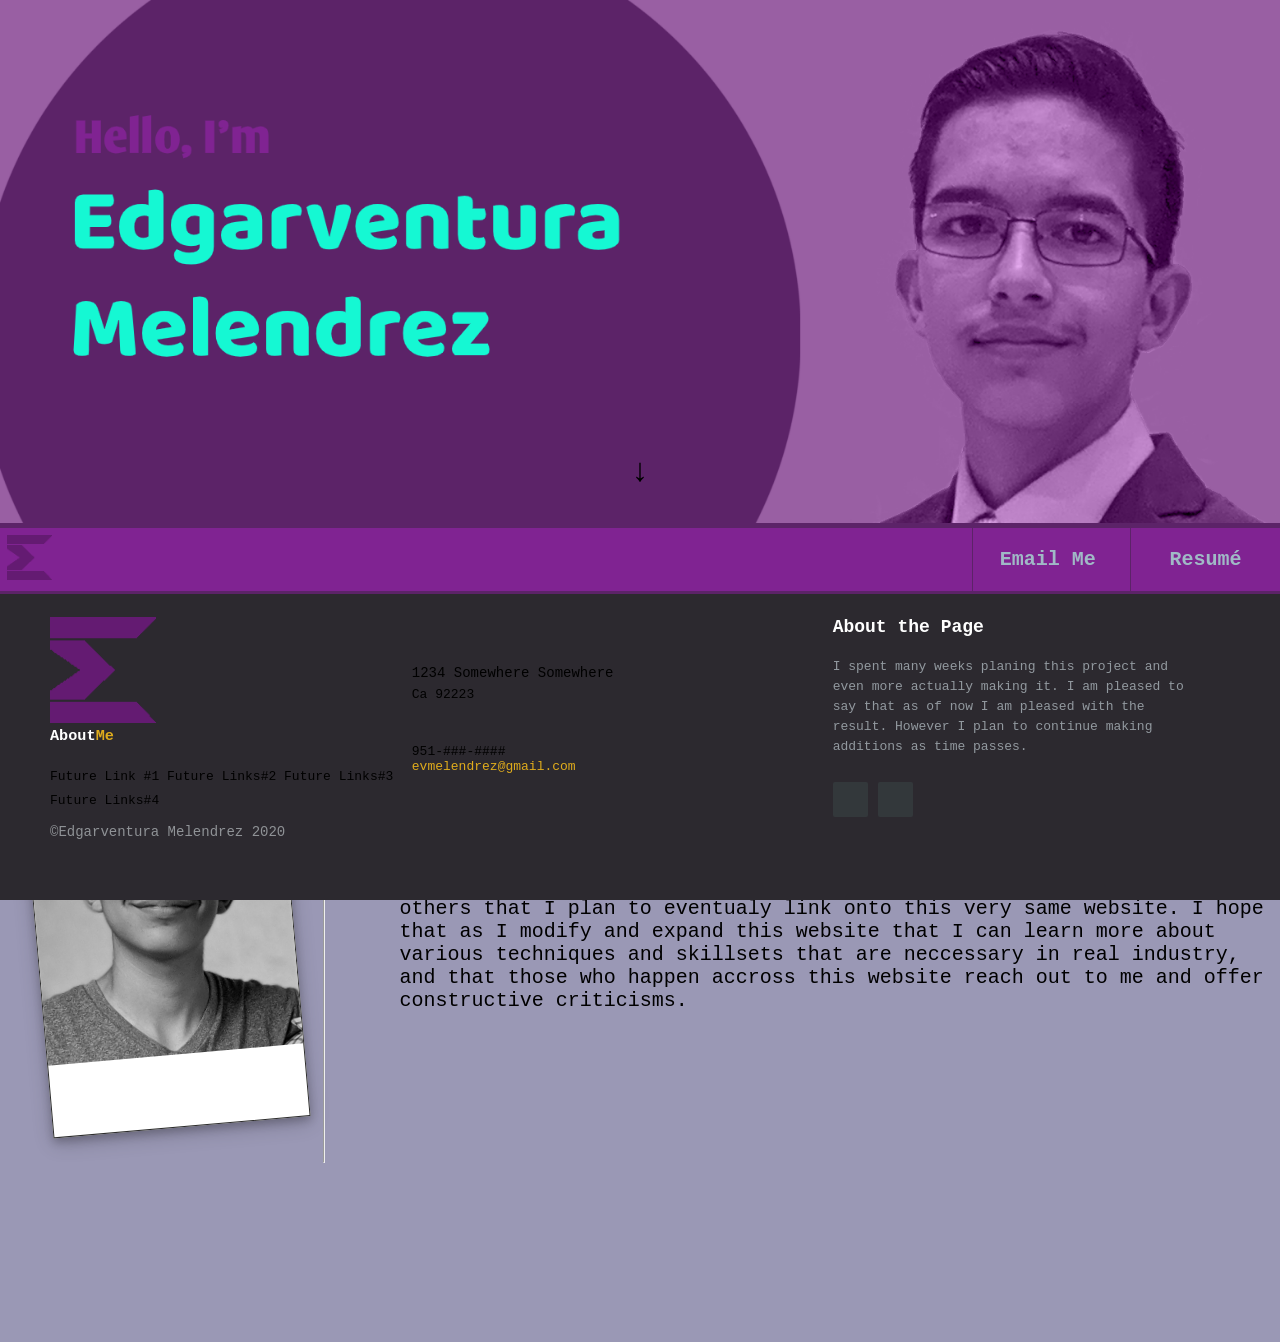
==== index.html @ 696180cd "Fixing spacing" ====
<!DOCTYPE html>
<html>
<script src="https://ajax.googleapis.com/ajax/libs/jquery/3.3.1/jquery.min.js"></script>
<script type="text/javascript">
    window.onbeforeunload = function () {
        window.scrollTo(0, 0);
    }

    //gives the down arrow functionality by animating scrolling to a set id
    $(document).ready(function () {
        $('#down').on('click', function () {
            $("html").scrollTop(0);
            console.log("Clicked!");
            $('html, body').animate
                ({
                    scrollTop: $(".aboutMe").offset().top 
                }, 900);//$("____") where the down arrow takes you too
        });
    });
    // Text Animation to the Poloroid Image
    var i = 0;//current letter in the cycle
    var txt = 'Hey! Thats Me!'; //Text that is animated
    var speed = 25; //rate at which individual letters appear

    function handWriting() {
        //recursice funtion that adds each letter if there are indivduale letters left
        //ex: text="Hello" --> H --> He --> Hel --> Hell --> Hello
        //i becomes larger than the length so the recursive cycle ends
        
        if (i < txt.length) {
            document.getElementById("AboutMe_Text").innerHTML += txt.charAt(i);
            i++;
            setTimeout(handWriting, speed);
        }
    }

    //gives alert if unfinished feature is selected
    function ToBeImplemented()
    {
        alert("This feature has has not been added yet.\n Thank you for your patience");
    }

    var isVis = false;
    function iframeDisplay()
    {
        
        var elem = document.getElementById("pdf_Resume");

        if(!isVis)
        {
            elem.style.visibility = 'visible' ;
            isVis = true;
        }
        else
        {
            elem.style.visibility = 'hidden' ;
            isVis = false;
        }
    }

    
    
</script>

<head>
    <title>Edgar Melendrez - Profile</title>
    <link rel="stylesheet" type="text/css" href="styles.css"> <!--Links Css-->
    <link rel="icon" href="photos/LogoV003.png" type="image/x-icon"><!--Adds browser icon-->
    <!-- Meta Tags -->
    <meta charset="UTF-8">
    <meta name="viewport">
    <meta name="description"
        content="The Online Portfolio for Edgarventura Melendrez, looking to hire someone with well rounded knowledge of computers, someone who works well under pressure and well with others? Then look no further." />
    <meta name="keywords" content="Edgarventura, Melendrez" />
    <meta name="author" content="Edgarventura Melendrez" />
    <meta name="robots" content="follow" />
</head>

<!-- Parralx Image Header -->
<header draggable="false">
    <!-- Invisible image to allow for resizability of parralax backgroun -->
    <img draggable="false" class="background" src="photos/header_website(v001).png">
    <span id="down">&#8595;</span>
</header>



<nav>
    <img id="logo" src="photos\LogoV003.png"> <!--Custom Logo-->
    <!-- Nav bar Links -->
    <div class="button-container">
        <button onClick="parent.location='mailto:evmelendrez@gmail.com?subject=Emailed From Website'"
            class="Email button">Email Me</button>
        <button onClick="iframeDisplay()" class="resume button">Resumé</button>
    </div>
</nav>

<div id="pdf_Resume" style="visibility:hidden">
    <button id="closeiframe" onClick="iframeDisplay()">X</button>
    <div>
    <iframe id="resumeFile" height="100%" width="100%" src="photos\Resume.pdf"></iframe>
    </div>
    
</div> 

<body>
    <h1 class="aboutMe">About</h1>
    <div class="AboutSection">    
        

        <div onmouseenter="handWriting()" class="polaroid">
            <img draggable="false" class="AboutMe_Image" src="photos/Ed_Poloroid.jpg" alt="Picture of Me">
            <div class="Polaroid_Container">
                <p id="AboutMe_Text">
                    <!-- Place Holder so that the text animation seems fluid -->
                    <spam id="invisa-Text">.</spam><!--Hey! Thats Me!-->
                </p>
            </div>
           
        </div>

              
        
        <p class="AboutParagraph">Hello, I'm Edgar! I am a highschool graduate who decided 
        that it was finaly time to test my knowledge on various 
        programing subjects, such as digital art, HTML/CSS/JS, java 
        etc. I have been "coding" since the seventh grade where I 
        began with making basic html and css websites. Then that 
        evolved into learning Java, then into doing digital art and 
        so forth. The difference was that it was almost always for 
        school. It is not until recently that I have decided that I 
        want to grow my skillset on my own. Hence why I decided to 
        start this poject and the various others that I plan to 
        eventualy link onto this very same website. I hope that as I 
        modify and expand this website that I can learn more about
        various techniques and skillsets that are  neccessary in real
        industry, and that those who happen accross this website reach
        out to me and offer constructive criticisms.
        <hr> 
        
    </div>
    <!-- <hr> -->
    

</body>
<!-- footer based on a design I found online, lost link, Source: (Need to find it) -->
<footer class="Footer_Container">
    <!-- Left most collum -->
    <div class="Footer_Left">
        <img src="photos/LogoV003.png">
        <h3>About<span class="Footer_Span">Me</span></h3>
        <p class="Footer_Links">
            <a>Future Link #1</a>
            <a>Future Links#2</a>
            <a>Future Links#3</a>
            <a>Future Links#4</a>
        </p>
        <p class="copyRight">&copy;Edgarventura Melendrez 2020</p>
    <!-- middle collum -->
    </div>
    <div class="Footer_Center">
        <div>
            <i class="fa Fa_Map_Maker"></i>
            <p><span>1234 Somewhere Somewhere </span>Ca 92223</p>
        </div>

        <div>
            <i class="fa Fa_Phone"></i>
            <p>951-###-####</p>
        </div>
        <div class="fa Fa_Envelope">
            <p><a href="mailto:evmelendrez@gmail.com?subject=Emailed From Website">evmelendrez@gmail.com</a></p>
        </div>
    </div>
    <!-- right most collumn -->
    <div class="Footer_Right">
        <p class="Footer_About">
            <Span>About the Page</Span>
            I spent many weeks planing this project and even more actually
            making it. I am pleased to say that as of now I am pleased with
            the result. However I plan to continue making additions as time
            passes.
            <div class="Footer_Icons">
                <a href="#"><i class="fa Fa_Insta"></i></a>
                <a href="#"><i class="fa Fa_Linkedin"></i></a>
            </div>
        </p>
    </div>

</footer>

</html>
---- styles.css ----
@import url('https://fonts.googleapis.com/css2?family=Bungee+Shade&family=Ewert&display=swap');
/* font-family: 'Bungee Shade', cursive; */
/* font-family: 'Ewert', cursive; */
@import url('https://fonts.googleapis.com/css2?family=Roboto:wght@500&display=swap');
@import url('https://fonts.googleapis.com/css2?family=Caveat&display=swap');
html
{
  background-color: #9a98b5;
  overflow-x: hidden;
  /* Turns off selectablility to the whole website */
  user-select: none;
  -moz-user-select: none;
  -webkit-user-select: none;
  -ms-user-select: none;

  
}



*
{
padding: 0px;
margin: 0px;
font-family: monospace;
}

header
{
  /* Creates the parralax effect */
  height: 90%;
	background-image: url('photos/header_website\(v001\).png');
	display: flex;
	flex-direction: column;
	align-items: center;
	justify-content: center;
  margin-bottom: 30px;
  background-color: pink;
  background-attachment: fixed;
  background-position: top;
  background-repeat: no-repeat;
  background-size:100% auto;
}
.background
{
  /* invisible image */
  opacity: 0;
  width:100%; /*Should equal bacground size of header*/

}
#logo
{
  padding:7px;
  width: 45px;
}
/* create the navigation bar */
nav
{
  border-top: 5px solid #5c2368;
  border-bottom: 3px solid #5c2368;
  position: sticky;
  position: -webkit-sticky;
  top: 0px;
  margin-top: -100VH;
  display: inline-block;
  background-color: #802392;
  width: 100%;
   z-index: 1;
}

.button-container
{
  right: 0px;
  float: right;
  top: 0px;
}
nav .button {
  border: none;
  font-weight: bold;
  width: 150px;
  color: #a0b9c6;
  padding: 20px 0px;
  text-align: center;
  text-decoration: none;
  background-color: transparent;
  display: inline-block;
  font-size: 20px;
  border-left: 1px solid #5c2368;
  cursor: pointer;
  
  
}
nav .button:hover {
  transition-duration: 0.5s;
  background-color: #9831af;
  text-decoration: underline;
}

/* down arrow located on the header */
#down
{
	position: absolute;
  /* top:70%; */
  margin-top: 400px;
  border-radius: 20px;
	size: 40px;
	padding: 20px;
	font-size: 2.5em;
}
#down:hover
{
	cursor: pointer;
	background-color: #eee;
	opacity: 0.8;
}

/* Positions "About" so that the javascript works well */
.aboutMe{
  padding-top:60px;
  margin-top: -30px;
  margin-left: 50px;
  margin-bottom: 10px;
  color: #a5f8d3;
  /* Creates black outline */
  text-shadow:
   -1px -1px 0 #000,  
    1px -1px 0 #000,
    -1px 1px 0 #000,
     1px 1px 0 #000;
    font-size: 60px;
    font-family: 'Bungee Shade', cursive;
}
/* Creates the Image in aboutMe Section */
.AboutMe_Image {
  display: block;
  width: 20vw;
  height: auto;
  
  min-width: 190px;
  /* creates grascale effect */
  filter: grayscale(100%);
}

.polaroid {
  margin-left: 35px;
  -ms-transform: rotate(-5deg);
  transform: rotate(-5deg);
  float: left;
  min-width: 190px;
  width: 20vw;
  border: 1px solid rgb(46, 46, 46);
  background-color: white;
  box-shadow: 0 4px 8px 0 rgba(0, 0, 0, 0.2), 0 6px 20px 0 rgba(0, 0, 0, 0.19);
  margin-bottom: 35px;
  margin-right:40px;
  
}
.Polaroid_Container {
  text-align: center;
  padding: 20px 20px;
}
/* Creates invisable placeholder */
#invisa-Text
{
  position: relative;
  left:-2430px;
}

/* Text that appears on the poloroid */
#AboutMe_Text {
  color: black;
  font-size: 25px;
  margin-left: -8px;
  font-family: 'Caveat', cursive;
 
}

/* container for the entire about me section */
.AboutSection
{
  width: 100vw;
  display: inline-flex;
}
/* Paragrpah in about me section */
.AboutParagraph
{
  
  text-indent: 40px;
  font-size: 20px;
  position: absolute;
  right: 0px;
  width: 68vw;
  margin-left:60px;
  margin-right: 10px;
  /* float: right; */
}
/* Horizontal line */
hr
{
  position: relative;
  left: -10px;
}
#resumeFile
{
  
  position: relative;
  width: 100%;
  height: 85vh;
  /* background-color: #73AD21; */
}
#pdf_Resume
{
  /* background-color: aqua; */
  position: fixed;
  margin: auto;
  /* border: 3px solid #73AD21; */
  padding: 10px;
  z-index: 1;
  left: 50%;
  transform: translateX(-50%);
  top:10px;
  width: 70vw;
  height: 95vh;
  

}
#closeiframe
{
  width: 40px;
  float: right;
  height: 20px;
  background-color: red;
  border: 2px solid black;
  background: rgb(255,36,36);
  background: -moz-linear-gradient(90deg, rgba(255,36,36,1) 0%, rgba(255,201,201,1) 100%);
  background: -webkit-linear-gradient(90deg, rgba(255,36,36,1) 0%, rgba(255,201,201,1) 100%);
  background: linear-gradient(90deg, rgba(255,36,36,1) 0%, rgba(255,201,201,1) 100%);
  filter: progid:DXImageTransform.Microsoft.gradient(startColorstr="#ff2424",endColorstr="#ffc9c9",GradientType=1);
  
}
#closeiframe:hover
{
  /* transition-duration: 500ms; */
  cursor: pointer;
  background: rgb(255,201,201);
  background: -moz-linear-gradient(90deg, rgba(255,201,201,1) 0%, rgba(255,36,36,1) 100%);
  background: -webkit-linear-gradient(90deg, rgba(255,201,201,1) 0%, rgba(255,36,36,1) 100%);
  background: linear-gradient(90deg, rgba(255,201,201,1) 0%, rgba(255,36,36,1) 100%);
  filter: progid:DXImageTransform.Microsoft.gradient(startColorstr="#ffc9c9",endColorstr="#ff2424",GradientType=1);
  
}

footer
{
  position: fixed;
  bottom: 0px;
}

@media (max-height: 800px)
{
  footer{position: static;}
}
.Footer_Container
{
  background-color: #2c292f;
  box-sizing: border-box;
  width: 100%;
  text-align: left;
  padding: 50px 50px 60px 50px;
  margin-top: 80px;

}
.Footer_Container .Footer_Left,
.Footer_Container .Footer_Center,
.Footer_Container .Footer_Right
{
  display: inline-block;
  vertical-align: top;
}
.Footer_Container .Footer_Left
{
  width: 30%;
}
.Footer_Container h3
{
  color:#ffffff;
  /* font:; */
  margin: 0;
}
.Footer_Container .Footer_Left img{
  width: 30%;
}
.Footer_Container h3 .Footer_Span
{
  color: #e0ac1c;
}
/* Footer Links */
.Footer_Container .Footer_Links
{
  color: #ffffff;
  margin: 20px 0 12px;
}
.Footer_Container .Footer_Links a
{
  display: inline-block;
  line-height: 1.8;
  text-decoration: none;
  color: initial;
}
.Footer_Container .copyRight
{
  color: #8f9296;
  font-size: 14px;
  font-weight: normal;
  margin: 0;
}
/* Footer Center  */

.Footer_Container .Footer_Center
{
  width: 35%;

}
.Footer_Container .Footer_Center i
{
  background-color: #33383b;
  color:#ffffff;
  font-size: 25px;
  width: 38px;
  height: 38px;
  border-radius: 50%;
  text-align: center;
  line-height: 42px;
  margin:10px 15px;
  vertical-align: middle;
}
.Footer_Container .Footer_Center i .Fa_Envelope
{
  font-size: 17px;
  line-height: 38px;
}
.Footer_Container .Footer_Center p span 
{
  display: block;
  font-weight: normal;
  font-size: 14px;
  line-height: 2;
}
.Footer_Container .Footer_Center p a
{
  color: #e0ac1c;
  text-decoration: none;

}

/* Footer Rught */
.Footer_Container .Footer_Right
{
  width: 30%;

}
.Footer_Container .Footer_About
{
  line-height: 20px;
  color: #92999f;
  font-size: 13px;
  margin:0;
  font-weight: normal;
}
.Footer_Container .Footer_About span{
  display: block;
  color:#ffffff;
  font-size: 18px;
  font-weight: bold;
  margin-bottom: 20px;

}
.Footer_Container .Footer_Icons
{
  margin-top: 25px;
}

.Footer_Container .Footer_Icons a
{
  display: inline-block;
  width: 35px;
  height: 35px;
  cursor: pointer;
  background-color: #33383b;
  border-radius: 2px;
  font-size: 20px;
  color: #ffffff;
  text-align: center;
  line-height: 35px;
  margin-right: 3px;
  margin-bottom: 5px;
}

/* Hides the down arrow at certain point */
@media screen and (max-width:1200px) 
{
  #down
  {
    visibility: hidden;
  }
}

@media(max-width: 880px)
{
  .Footer_Container .Footer_Left
  .Footer_Container .Footer_Right
  .Footer_Container .Footer_Center
  {
    display: block;
    width: 100%;
    margin-bottom: 40px;
    text-align: center;

  }
  .Footer_Container .Footer_Center i 
  {
    margin-left: 0
  }
}

/* makes the parralax image responsive */
  @media screen and (max-width:500px) 
  {
     
    header
    {
      background-image: url(photos/header_website_mobileV002.png);
      background-position: top center;
      background-size: cover;
      background-color: #464646;
    }
    .background
    {
      height: 100vh;
    }
   
  /* reshows the down arrow */
  #down
  {
    margin: 0px;
    top:85vh;
    visibility: visible;
    margin-bottom: initial;
  }
    nav{
      margin-top: -30px;
    }
    
  }
/* Re fromats the about Me section for thinner screens */
  @media screen and (max-width:925px) 
  {
  .aboutMe 
    {
      width: 100%;
      margin: 0;
      text-align: center;
    }
    .polaroid
    {
      margin:0px auto 25px auto;
      display: block;
    }
    .polaroid
    {
      float: none;
      width: 50vw;
    }
    .AboutMe_Image
    {
      width: 50vw;
    }
    .AboutSection
    {
      display: inline;
      flex-direction: column;
      align-items: center;
      justify-content: center;
    }
    hr
    {
      visibility: hidden;
    }
    .AboutParagraph
    {
      text-indent: 50px;
      text-align: start;
      left: 5%;
      width:90%;
      margin: 0;
      margin-top: 40px;
      float:none;
      position: relative;
    }
    
  }
/* removes parralaz effect for mobile devices to avoid complications */
  @media only screen and (max-device-width: 1366px) {
    header {
      background-attachment: scroll;
    }
  }
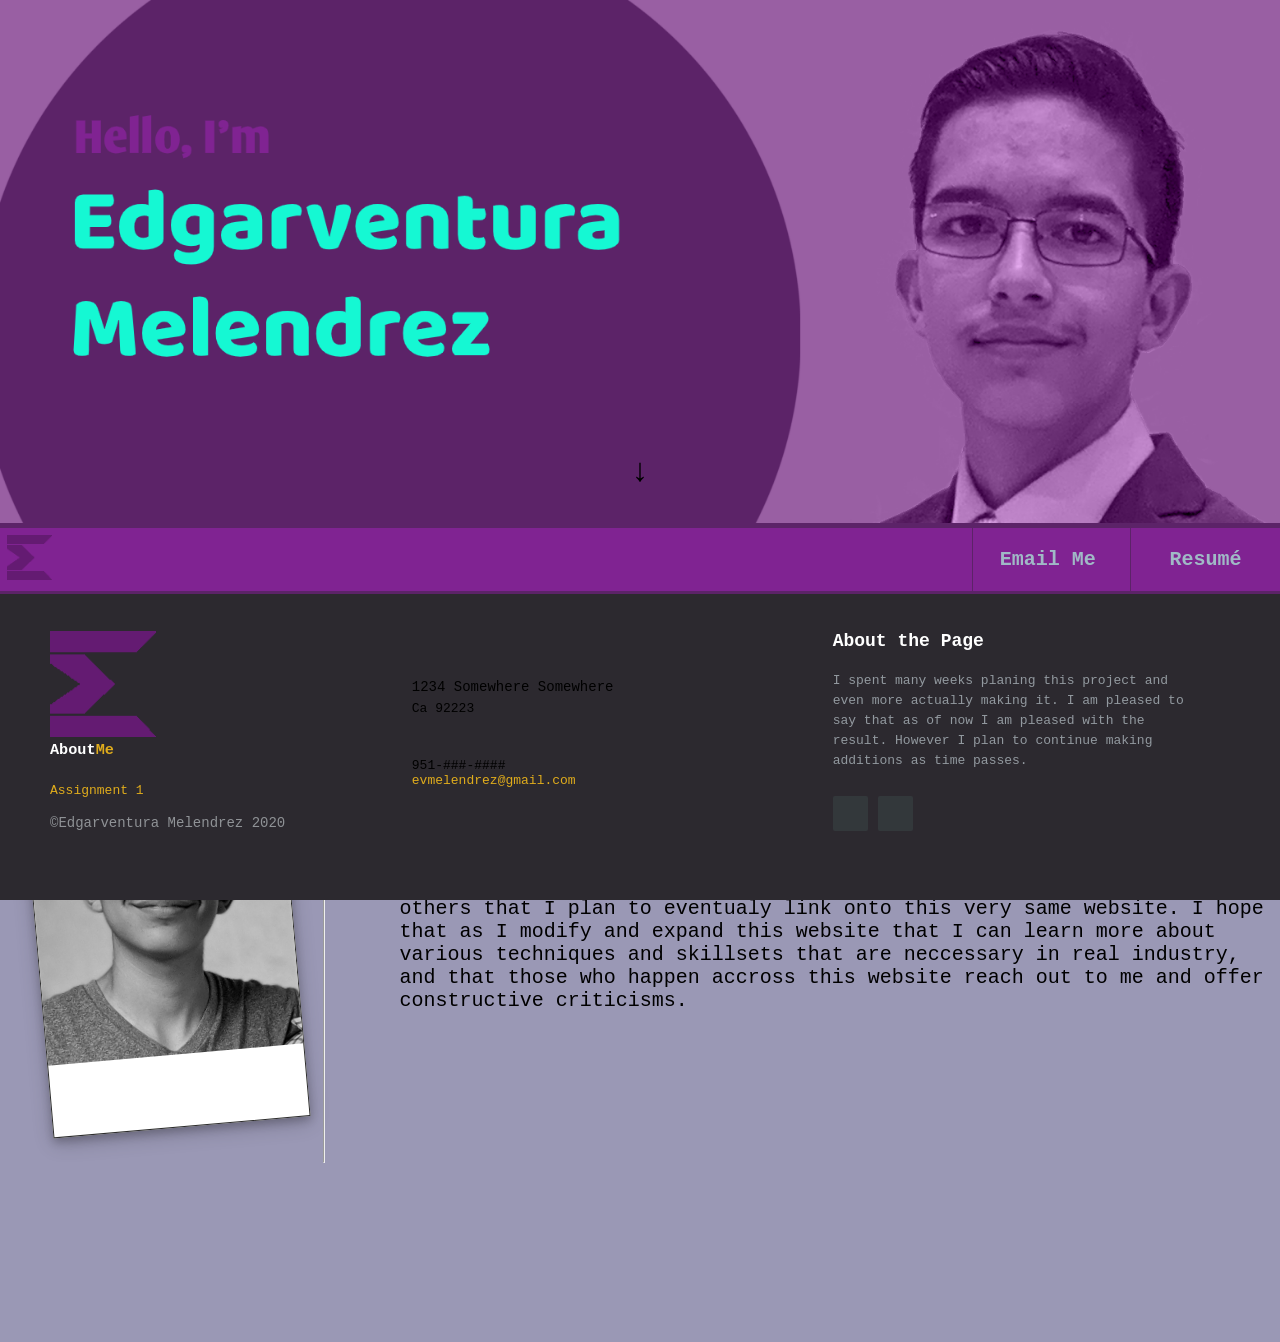
==== commit e484b406: "added assignment 1 as submodule" ====
--- a/index.html
+++ b/index.html
@@ -150,10 +150,10 @@
         <img src="photos/LogoV003.png">
         <h3>About<span class="Footer_Span">Me</span></h3>
         <p class="Footer_Links">
-            <a>Future Link #1</a>
-            <a>Future Links#2</a>
+            <a href="aboutEdgar2022/assignment1.html">Assignment 1</a>
+            <!-- <a>Future Links#2</a>
             <a>Future Links#3</a>
-            <a>Future Links#4</a>
+            <a>Future Links#4</a> -->
         </p>
         <p class="copyRight">&copy;Edgarventura Melendrez 2020</p>
     <!-- middle collum -->
--- a/styles.css
+++ b/styles.css
@@ -15,7 +15,6 @@
 
   
 }
-
 
 
 *
@@ -304,8 +303,10 @@
 {
   display: inline-block;
   line-height: 1.8;
+  
+  color:#e0ac1c;
   text-decoration: none;
-  color: initial;
+  /* color: initial; */
 }
 .Footer_Container .copyRight
 {
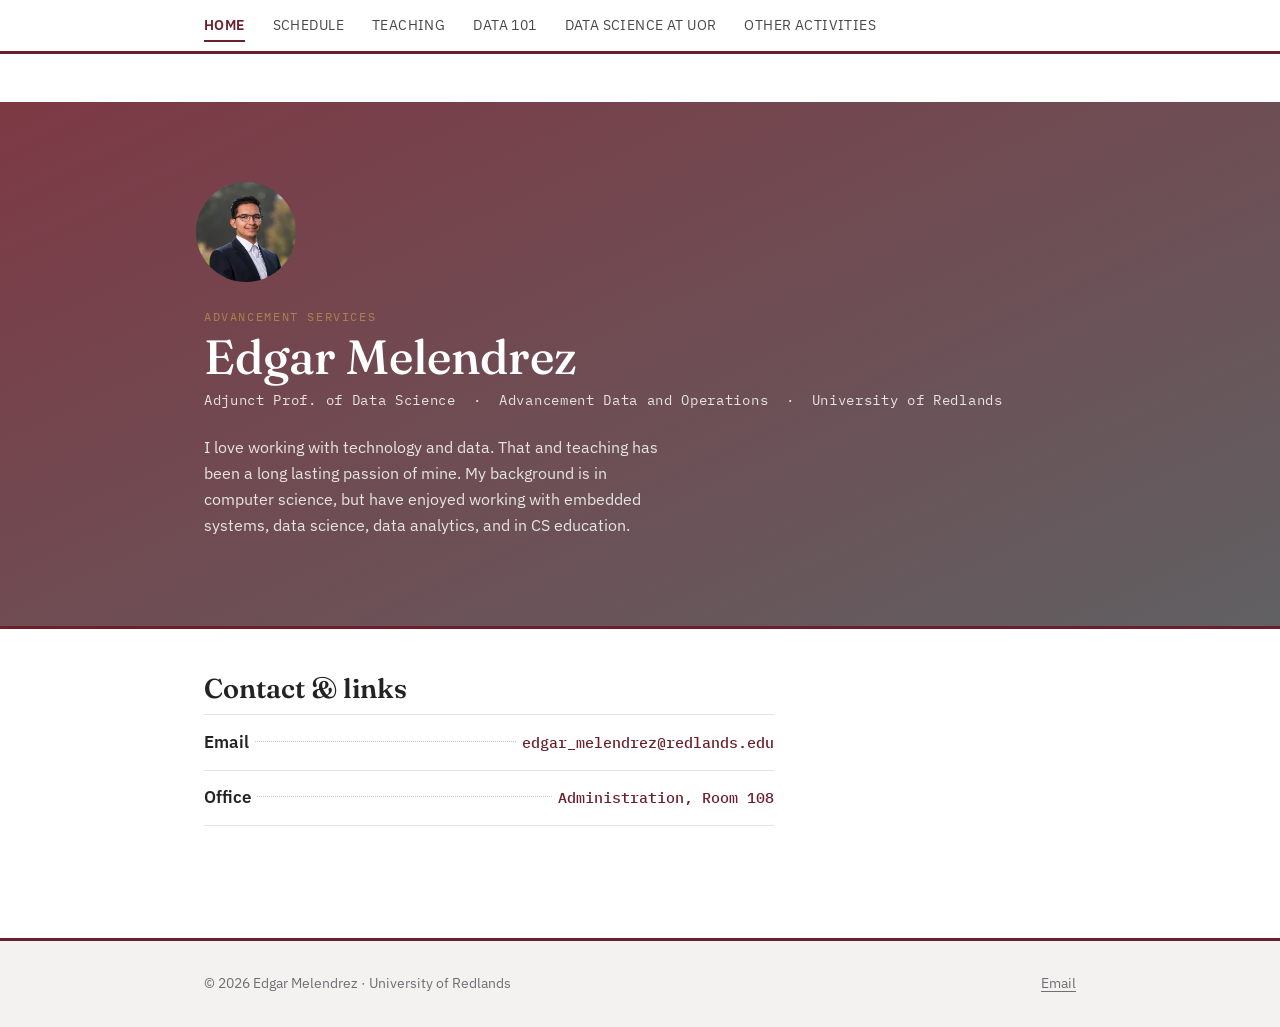
==== commit abd3d1ab: "website for class so far" ====
--- a/index.html
+++ b/index.html
@@ -1,192 +1,93 @@
-<!DOCTYPE html>
-<html>
-<script src="https://ajax.googleapis.com/ajax/libs/jquery/3.3.1/jquery.min.js"></script>
-<script type="text/javascript">
-    window.onbeforeunload = function () {
-        window.scrollTo(0, 0);
-    }
-
-    //gives the down arrow functionality by animating scrolling to a set id
-    $(document).ready(function () {
-        $('#down').on('click', function () {
-            $("html").scrollTop(0);
-            console.log("Clicked!");
-            $('html, body').animate
-                ({
-                    scrollTop: $(".aboutMe").offset().top 
-                }, 900);//$("____") where the down arrow takes you too
-        });
-    });
-    // Text Animation to the Poloroid Image
-    var i = 0;//current letter in the cycle
-    var txt = 'Hey! Thats Me!'; //Text that is animated
-    var speed = 25; //rate at which individual letters appear
-
-    function handWriting() {
-        //recursice funtion that adds each letter if there are indivduale letters left
-        //ex: text="Hello" --> H --> He --> Hel --> Hell --> Hello
-        //i becomes larger than the length so the recursive cycle ends
-        
-        if (i < txt.length) {
-            document.getElementById("AboutMe_Text").innerHTML += txt.charAt(i);
-            i++;
-            setTimeout(handWriting, speed);
-        }
-    }
-
-    //gives alert if unfinished feature is selected
-    function ToBeImplemented()
-    {
-        alert("This feature has has not been added yet.\n Thank you for your patience");
-    }
-
-    var isVis = false;
-    function iframeDisplay()
-    {
-        
-        var elem = document.getElementById("pdf_Resume");
-
-        if(!isVis)
-        {
-            elem.style.visibility = 'visible' ;
-            isVis = true;
-        }
-        else
-        {
-            elem.style.visibility = 'hidden' ;
-            isVis = false;
-        }
-    }
-
-    
-    
-</script>
-
-<head>
-    <title>Edgar Melendrez - Profile</title>
-    <link rel="stylesheet" type="text/css" href="styles.css"> <!--Links Css-->
-    <link rel="icon" href="photos/LogoV003.png" type="image/x-icon"><!--Adds browser icon-->
-    <!-- Meta Tags -->
-    <meta charset="UTF-8">
-    <meta name="viewport">
-    <meta name="description"
-        content="The Online Portfolio for Edgarventura Melendrez, looking to hire someone with well rounded knowledge of computers, someone who works well under pressure and well with others? Then look no further." />
-    <meta name="keywords" content="Edgarventura, Melendrez" />
-    <meta name="author" content="Edgarventura Melendrez" />
-    <meta name="robots" content="follow" />
-</head>
-
-<!-- Parralx Image Header -->
-<header draggable="false">
-    <!-- Invisible image to allow for resizability of parralax backgroun -->
-    <img draggable="false" class="background" src="photos/header_website(v001).png">
-    <span id="down">&#8595;</span>
-</header>
-
-
-
-<nav>
-    <img id="logo" src="photos\LogoV003.png"> <!--Custom Logo-->
-    <!-- Nav bar Links -->
-    <div class="button-container">
-        <button onClick="parent.location='mailto:evmelendrez@gmail.com?subject=Emailed From Website'"
-            class="Email button">Email Me</button>
-        <button onClick="iframeDisplay()" class="resume button">Resumé</button>
-    </div>
-</nav>
-
-<div id="pdf_Resume" style="visibility:hidden">
-    <button id="closeiframe" onClick="iframeDisplay()">X</button>
-    <div>
-    <iframe id="resumeFile" height="100%" width="100%" src="photos\Resume.pdf"></iframe>
-    </div>
-    
-</div> 
-
-<body>
-    <h1 class="aboutMe">About</h1>
-    <div class="AboutSection">    
-        
-
-        <div onmouseenter="handWriting()" class="polaroid">
-            <img draggable="false" class="AboutMe_Image" src="photos/Ed_Poloroid.jpg" alt="Picture of Me">
-            <div class="Polaroid_Container">
-                <p id="AboutMe_Text">
-                    <!-- Place Holder so that the text animation seems fluid -->
-                    <spam id="invisa-Text">.</spam><!--Hey! Thats Me!-->
-                </p>
-            </div>
-           
-        </div>
-
-              
-        
-        <p class="AboutParagraph">Hello, I'm Edgar! I am a highschool graduate who decided 
-        that it was finaly time to test my knowledge on various 
-        programing subjects, such as digital art, HTML/CSS/JS, java 
-        etc. I have been "coding" since the seventh grade where I 
-        began with making basic html and css websites. Then that 
-        evolved into learning Java, then into doing digital art and 
-        so forth. The difference was that it was almost always for 
-        school. It is not until recently that I have decided that I 
-        want to grow my skillset on my own. Hence why I decided to 
-        start this poject and the various others that I plan to 
-        eventualy link onto this very same website. I hope that as I 
-        modify and expand this website that I can learn more about
-        various techniques and skillsets that are  neccessary in real
-        industry, and that those who happen accross this website reach
-        out to me and offer constructive criticisms.
-        <hr> 
-        
-    </div>
-    <!-- <hr> -->
-    
-
-</body>
-<!-- footer based on a design I found online, lost link, Source: (Need to find it) -->
-<footer class="Footer_Container">
-    <!-- Left most collum -->
-    <div class="Footer_Left">
-        <img src="photos/LogoV003.png">
-        <h3>About<span class="Footer_Span">Me</span></h3>
-        <p class="Footer_Links">
-            <a href="aboutEdgar2022/assignment1.html">Assignment 1</a>
-            <!-- <a>Future Links#2</a>
-            <a>Future Links#3</a>
-            <a>Future Links#4</a> -->
-        </p>
-        <p class="copyRight">&copy;Edgarventura Melendrez 2020</p>
-    <!-- middle collum -->
-    </div>
-    <div class="Footer_Center">
-        <div>
-            <i class="fa Fa_Map_Maker"></i>
-            <p><span>1234 Somewhere Somewhere </span>Ca 92223</p>
-        </div>
-
-        <div>
-            <i class="fa Fa_Phone"></i>
-            <p>951-###-####</p>
-        </div>
-        <div class="fa Fa_Envelope">
-            <p><a href="mailto:evmelendrez@gmail.com?subject=Emailed From Website">evmelendrez@gmail.com</a></p>
-        </div>
-    </div>
-    <!-- right most collumn -->
-    <div class="Footer_Right">
-        <p class="Footer_About">
-            <Span>About the Page</Span>
-            I spent many weeks planing this project and even more actually
-            making it. I am pleased to say that as of now I am pleased with
-            the result. However I plan to continue making additions as time
-            passes.
-            <div class="Footer_Icons">
-                <a href="#"><i class="fa Fa_Insta"></i></a>
-                <a href="#"><i class="fa Fa_Linkedin"></i></a>
-            </div>
-        </p>
-    </div>
-
-</footer>
-
+<!DOCTYPE html>
+<html lang="en">
+<head>
+<meta charset="UTF-8">
+<meta name="viewport" content="width=device-width, initial-scale=1.0">
+<title>Edgar Melendrez — Data Science, University of Reading</title>
+<meta name="description" content="Personal site of Edgar Melendrez — schedule, teaching, Data Science at UoR, and other activities.">
+<link rel="preconnect" href="https://fonts.googleapis.com">
+<link rel="preconnect" href="https://fonts.gstatic.com" crossorigin>
+<link href="https://fonts.googleapis.com/css2?family=Fraunces:opsz,wght@9..144,500;9..144,600&family=IBM+Plex+Sans:wght@400;500;600&family=IBM+Plex+Mono:wght@400;500&display=swap" rel="stylesheet">
+<link rel="stylesheet" href="styles.css">
+</head>
+<body>
+<a class="skip-link" href="#main">Skip to content</a>
+
+<header class="site-header">
+  <nav class="nav-bar" aria-label="Primary">
+    <!-- <a class="brand" href="index.html">
+      <span class="crest" aria-hidden="true">EM</span>
+      <span class="brand-text">
+        <span class="brand-name">Edgar Melendrez</span>
+        <span class="brand-role">Data Science · UoR</span>
+      </span>
+    </a> -->
+    <input type="checkbox" id="nav-toggle" class="nav-toggle">
+    <label for="nav-toggle" class="nav-toggle-label" aria-label="Toggle navigation menu">Menu</label>
+    <ul class="nav-links">
+      <li><a href="index.html" class="active" aria-current="page">Home</a></li>
+      <li><a href="schedule.html">Schedule</a></li>
+      <li><a href="teaching.html">Teaching</a></li>
+      <li><a href="data101.html">DATA 101</a></li>
+      <li><a href="data-science-uor.html">Data Science at UoR</a></li>
+      <li><a href="other-activities.html">Other Activities</a></li>
+    </ul>
+  </nav>
+</header>
+
+<main id="main">
+  <section class="hero">
+    <div class="wrap hero-inner">
+      <div class="hero-crest" aria-hidden="true"><img id= "headshot-image" src="images/headshot.jpg" alt="Edgar Melendrez"></div>
+      <span class="eyebrow">Advancement Services</span>
+      <h1>Edgar Melendrez</h1>
+      <p class="role">Adjunct Prof. of Data Science &nbsp;·&nbsp; Advancement Data and Operations &nbsp;·&nbsp; University of Redlands</p>
+      <p class="bio">I love working with technology and data. That and teaching has been a long lasting passion of mine. My background is in computer science,
+        but have enjoyed working with embedded systems, data science,  data analytics, and in CS education. 
+      </p>
+    </div>
+  </section>
+
+  <section class="wrap" style="margin-top: 2.75rem;">
+    <h2>Contact &amp; links</h2>
+    <ul class="catalog">
+      <li class="catalog-entry">
+        <span class="label">Email</span>
+        <span class="leader" aria-hidden="true"></span>
+        <span class="value"><a href="mailto:edgar_melendrez@redlands.edu">edgar_melendrez@redlands.edu</a></span>
+      </li>
+      <li class="catalog-entry">
+        <span class="label">Office</span>
+        <span class="leader" aria-hidden="true"></span>
+        <span class="value">Administration, Room 108</span>
+      </li>
+      <!-- <li class="catalog-entry">
+        <span class="label">GitHub</span>
+        <span class="leader" aria-hidden="true"></span>
+        <span class="value"><a href="https://github.com/yourusername" target="_blank" rel="noopener">github.com/yourusername</a></span>
+      </li> -->
+      <!-- <li class="catalog-entry">
+        <span class="label">Google Scholar</span>
+        <span class="leader" aria-hidden="true"></span>
+        <span class="value"><a href="#" target="_blank" rel="noopener">scholar.google.com/…</a></span>
+      </li> -->
+      <!-- <li class="catalog-entry">
+        <span class="label">LinkedIn</span>
+        <span class="leader" aria-hidden="true"></span>
+        <span class="value"><a href="#" target="_blank" rel="noopener">linkedin.com/in/…</a></span>
+      </li> -->
+    </ul>
+  </section>
+</main>
+
+<footer class="site-footer">
+  <div class="wrap footer-inner">
+    <span>&copy; 2026 Edgar Melendrez · University of Redlands</span>
+    <ul class="footer-links">
+      <li><a href="mailto:edgar_melendrez@redlands.edu">Email</a></li>
+      <!-- <li><a href="https://github.com/yourusername" target="_blank" rel="noopener">GitHub</a></li> -->
+    </ul>
+  </div>
+</footer>
+</body>
 </html>
--- a/styles.css
+++ b/styles.css
@@ -1,508 +1,653 @@
-@import url('https://fonts.googleapis.com/css2?family=Bungee+Shade&family=Ewert&display=swap');
-/* font-family: 'Bungee Shade', cursive; */
-/* font-family: 'Ewert', cursive; */
-@import url('https://fonts.googleapis.com/css2?family=Roboto:wght@500&display=swap');
-@import url('https://fonts.googleapis.com/css2?family=Caveat&display=swap');
-html
-{
-  background-color: #9a98b5;
-  overflow-x: hidden;
-  /* Turns off selectablility to the whole website */
-  user-select: none;
-  -moz-user-select: none;
-  -webkit-user-select: none;
-  -ms-user-select: none;
-
-  
-}
-
-
-*
-{
-padding: 0px;
-margin: 0px;
-font-family: monospace;
-}
-
-header
-{
-  /* Creates the parralax effect */
-  height: 90%;
-	background-image: url('photos/header_website\(v001\).png');
-	display: flex;
-	flex-direction: column;
-	align-items: center;
-	justify-content: center;
-  margin-bottom: 30px;
-  background-color: pink;
-  background-attachment: fixed;
-  background-position: top;
-  background-repeat: no-repeat;
-  background-size:100% auto;
-}
-.background
-{
-  /* invisible image */
-  opacity: 0;
-  width:100%; /*Should equal bacground size of header*/
-
-}
-#logo
-{
-  padding:7px;
-  width: 45px;
-}
-/* create the navigation bar */
-nav
-{
-  border-top: 5px solid #5c2368;
-  border-bottom: 3px solid #5c2368;
-  position: sticky;
-  position: -webkit-sticky;
-  top: 0px;
-  margin-top: -100VH;
-  display: inline-block;
-  background-color: #802392;
-  width: 100%;
-   z-index: 1;
-}
-
-.button-container
-{
-  right: 0px;
-  float: right;
-  top: 0px;
-}
-nav .button {
-  border: none;
-  font-weight: bold;
-  width: 150px;
-  color: #a0b9c6;
-  padding: 20px 0px;
-  text-align: center;
-  text-decoration: none;
-  background-color: transparent;
-  display: inline-block;
-  font-size: 20px;
-  border-left: 1px solid #5c2368;
-  cursor: pointer;
-  
-  
-}
-nav .button:hover {
-  transition-duration: 0.5s;
-  background-color: #9831af;
-  text-decoration: underline;
-}
-
-/* down arrow located on the header */
-#down
-{
-	position: absolute;
-  /* top:70%; */
-  margin-top: 400px;
-  border-radius: 20px;
-	size: 40px;
-	padding: 20px;
-	font-size: 2.5em;
-}
-#down:hover
-{
-	cursor: pointer;
-	background-color: #eee;
-	opacity: 0.8;
-}
-
-/* Positions "About" so that the javascript works well */
-.aboutMe{
-  padding-top:60px;
-  margin-top: -30px;
-  margin-left: 50px;
-  margin-bottom: 10px;
-  color: #a5f8d3;
-  /* Creates black outline */
-  text-shadow:
-   -1px -1px 0 #000,  
-    1px -1px 0 #000,
-    -1px 1px 0 #000,
-     1px 1px 0 #000;
-    font-size: 60px;
-    font-family: 'Bungee Shade', cursive;
-}
-/* Creates the Image in aboutMe Section */
-.AboutMe_Image {
-  display: block;
-  width: 20vw;
-  height: auto;
-  
-  min-width: 190px;
-  /* creates grascale effect */
-  filter: grayscale(100%);
-}
-
-.polaroid {
-  margin-left: 35px;
-  -ms-transform: rotate(-5deg);
-  transform: rotate(-5deg);
-  float: left;
-  min-width: 190px;
-  width: 20vw;
-  border: 1px solid rgb(46, 46, 46);
-  background-color: white;
-  box-shadow: 0 4px 8px 0 rgba(0, 0, 0, 0.2), 0 6px 20px 0 rgba(0, 0, 0, 0.19);
-  margin-bottom: 35px;
-  margin-right:40px;
-  
-}
-.Polaroid_Container {
-  text-align: center;
-  padding: 20px 20px;
-}
-/* Creates invisable placeholder */
-#invisa-Text
-{
-  position: relative;
-  left:-2430px;
-}
-
-/* Text that appears on the poloroid */
-#AboutMe_Text {
-  color: black;
-  font-size: 25px;
-  margin-left: -8px;
-  font-family: 'Caveat', cursive;
- 
-}
-
-/* container for the entire about me section */
-.AboutSection
-{
-  width: 100vw;
-  display: inline-flex;
-}
-/* Paragrpah in about me section */
-.AboutParagraph
-{
-  
-  text-indent: 40px;
-  font-size: 20px;
-  position: absolute;
-  right: 0px;
-  width: 68vw;
-  margin-left:60px;
-  margin-right: 10px;
-  /* float: right; */
-}
-/* Horizontal line */
-hr
-{
-  position: relative;
-  left: -10px;
-}
-#resumeFile
-{
-  
-  position: relative;
-  width: 100%;
-  height: 85vh;
-  /* background-color: #73AD21; */
-}
-#pdf_Resume
-{
-  /* background-color: aqua; */
-  position: fixed;
-  margin: auto;
-  /* border: 3px solid #73AD21; */
-  padding: 10px;
-  z-index: 1;
-  left: 50%;
-  transform: translateX(-50%);
-  top:10px;
-  width: 70vw;
-  height: 95vh;
-  
-
-}
-#closeiframe
-{
-  width: 40px;
-  float: right;
-  height: 20px;
-  background-color: red;
-  border: 2px solid black;
-  background: rgb(255,36,36);
-  background: -moz-linear-gradient(90deg, rgba(255,36,36,1) 0%, rgba(255,201,201,1) 100%);
-  background: -webkit-linear-gradient(90deg, rgba(255,36,36,1) 0%, rgba(255,201,201,1) 100%);
-  background: linear-gradient(90deg, rgba(255,36,36,1) 0%, rgba(255,201,201,1) 100%);
-  filter: progid:DXImageTransform.Microsoft.gradient(startColorstr="#ff2424",endColorstr="#ffc9c9",GradientType=1);
-  
-}
-#closeiframe:hover
-{
-  /* transition-duration: 500ms; */
-  cursor: pointer;
-  background: rgb(255,201,201);
-  background: -moz-linear-gradient(90deg, rgba(255,201,201,1) 0%, rgba(255,36,36,1) 100%);
-  background: -webkit-linear-gradient(90deg, rgba(255,201,201,1) 0%, rgba(255,36,36,1) 100%);
-  background: linear-gradient(90deg, rgba(255,201,201,1) 0%, rgba(255,36,36,1) 100%);
-  filter: progid:DXImageTransform.Microsoft.gradient(startColorstr="#ffc9c9",endColorstr="#ff2424",GradientType=1);
-  
-}
-
-footer
-{
-  position: fixed;
-  bottom: 0px;
-}
-
-@media (max-height: 800px)
-{
-  footer{position: static;}
-}
-.Footer_Container
-{
-  background-color: #2c292f;
-  box-sizing: border-box;
-  width: 100%;
-  text-align: left;
-  padding: 50px 50px 60px 50px;
-  margin-top: 80px;
-
-}
-.Footer_Container .Footer_Left,
-.Footer_Container .Footer_Center,
-.Footer_Container .Footer_Right
-{
-  display: inline-block;
-  vertical-align: top;
-}
-.Footer_Container .Footer_Left
-{
-  width: 30%;
-}
-.Footer_Container h3
-{
-  color:#ffffff;
-  /* font:; */
-  margin: 0;
-}
-.Footer_Container .Footer_Left img{
-  width: 30%;
-}
-.Footer_Container h3 .Footer_Span
-{
-  color: #e0ac1c;
-}
-/* Footer Links */
-.Footer_Container .Footer_Links
-{
-  color: #ffffff;
-  margin: 20px 0 12px;
-}
-.Footer_Container .Footer_Links a
-{
-  display: inline-block;
-  line-height: 1.8;
-  
-  color:#e0ac1c;
-  text-decoration: none;
-  /* color: initial; */
-}
-.Footer_Container .copyRight
-{
-  color: #8f9296;
-  font-size: 14px;
-  font-weight: normal;
-  margin: 0;
-}
-/* Footer Center  */
-
-.Footer_Container .Footer_Center
-{
-  width: 35%;
-
-}
-.Footer_Container .Footer_Center i
-{
-  background-color: #33383b;
-  color:#ffffff;
-  font-size: 25px;
-  width: 38px;
-  height: 38px;
-  border-radius: 50%;
-  text-align: center;
-  line-height: 42px;
-  margin:10px 15px;
-  vertical-align: middle;
-}
-.Footer_Container .Footer_Center i .Fa_Envelope
-{
-  font-size: 17px;
-  line-height: 38px;
-}
-.Footer_Container .Footer_Center p span 
-{
-  display: block;
-  font-weight: normal;
-  font-size: 14px;
-  line-height: 2;
-}
-.Footer_Container .Footer_Center p a
-{
-  color: #e0ac1c;
-  text-decoration: none;
-
-}
-
-/* Footer Rught */
-.Footer_Container .Footer_Right
-{
-  width: 30%;
-
-}
-.Footer_Container .Footer_About
-{
-  line-height: 20px;
-  color: #92999f;
-  font-size: 13px;
-  margin:0;
-  font-weight: normal;
-}
-.Footer_Container .Footer_About span{
-  display: block;
-  color:#ffffff;
-  font-size: 18px;
-  font-weight: bold;
-  margin-bottom: 20px;
-
-}
-.Footer_Container .Footer_Icons
-{
-  margin-top: 25px;
-}
-
-.Footer_Container .Footer_Icons a
-{
-  display: inline-block;
-  width: 35px;
-  height: 35px;
-  cursor: pointer;
-  background-color: #33383b;
-  border-radius: 2px;
-  font-size: 20px;
-  color: #ffffff;
-  text-align: center;
-  line-height: 35px;
-  margin-right: 3px;
-  margin-bottom: 5px;
-}
-
-/* Hides the down arrow at certain point */
-@media screen and (max-width:1200px) 
-{
-  #down
-  {
-    visibility: hidden;
-  }
-}
-
-@media(max-width: 880px)
-{
-  .Footer_Container .Footer_Left
-  .Footer_Container .Footer_Right
-  .Footer_Container .Footer_Center
-  {
-    display: block;
-    width: 100%;
-    margin-bottom: 40px;
-    text-align: center;
-
-  }
-  .Footer_Container .Footer_Center i 
-  {
-    margin-left: 0
-  }
-}
-
-/* makes the parralax image responsive */
-  @media screen and (max-width:500px) 
-  {
-     
-    header
-    {
-      background-image: url(photos/header_website_mobileV002.png);
-      background-position: top center;
-      background-size: cover;
-      background-color: #464646;
-    }
-    .background
-    {
-      height: 100vh;
-    }
-   
-  /* reshows the down arrow */
-  #down
-  {
-    margin: 0px;
-    top:85vh;
-    visibility: visible;
-    margin-bottom: initial;
-  }
-    nav{
-      margin-top: -30px;
-    }
-    
-  }
-/* Re fromats the about Me section for thinner screens */
-  @media screen and (max-width:925px) 
-  {
-  .aboutMe 
-    {
-      width: 100%;
-      margin: 0;
-      text-align: center;
-    }
-    .polaroid
-    {
-      margin:0px auto 25px auto;
-      display: block;
-    }
-    .polaroid
-    {
-      float: none;
-      width: 50vw;
-    }
-    .AboutMe_Image
-    {
-      width: 50vw;
-    }
-    .AboutSection
-    {
-      display: inline;
-      flex-direction: column;
-      align-items: center;
-      justify-content: center;
-    }
-    hr
-    {
-      visibility: hidden;
-    }
-    .AboutParagraph
-    {
-      text-indent: 50px;
-      text-align: start;
-      left: 5%;
-      width:90%;
-      margin: 0;
-      margin-top: 40px;
-      float:none;
-      position: relative;
-    }
-    
-  }
-/* removes parralaz effect for mobile devices to avoid complications */
-  @media only screen and (max-device-width: 1366px) {
-    header {
-      background-attachment: scroll;
-    }
-  }+#headshot-image {
+  border-radius: 50%;
+  width: 100px; /* Adjust the size as needed */
+  height: 100px; /* Adjust the size as needed
+  object-fit: cover; /* Ensures the image covers the area without distortion */
+}
+.hero{
+  padding: 5.5rem 0 4.5rem;
+  border-bottom: 3px solid var(--maroon);
+  color: var(--white);
+
+  /* Background image directly on .hero — a maroon/ink gradient layered over
+     a self-contained placeholder graphic (no external request, so it always
+     renders, even offline or behind a firewall).
+     To swap in your own photo later, replace ONLY the url(...) part below
+     and add: filter: grayscale(1) contrast(1.05) brightness(0.55);
+     e.g. background-image: linear-gradient(155deg, rgba(107,30,43,0.88) 0%, rgba(35,35,38,0.72) 100%), url('hero.jpg'); */
+  background-image:
+    linear-gradient(155deg, rgba(107,30,43,0.88) 0%, rgba(35,35,38,0.72) 100%),
+    url("https://www.redlands.edu/contentassets/b9ccb67fbf4b42cb955ea83af0b249eb/open-graph-image-example.jpg");
+  background-size: cover, cover;
+  background-position: center, center;
+  background-repeat: no-repeat, no-repeat;
+}
+/* =========================================================
+   Design tokens
+   ========================================================= */
+:root{
+  --maroon:        #6B1E2B;
+  --maroon-dark:   #4A1420;
+  --maroon-tint:   #F4E9EA;
+  --brass:         #A9834E;
+  --ink:           #232326;
+  --grey-700:      #47474C;
+  --grey-500:      #6E6E73;
+  --grey-300:      #C9C7C4;
+  --grey-150:      #E7E5E2;
+  --grey-100:      #F4F2F0;
+  --white:         #FFFFFF;
+
+  --font-display: 'Fraunces', Georgia, 'Times New Roman', serif;
+  --font-body:    'IBM Plex Sans', -apple-system, Segoe UI, sans-serif;
+  --font-mono:    'IBM Plex Mono', 'Courier New', monospace;
+
+  --max-width: 920px;
+}
+
+*, *::before, *::after{ box-sizing: border-box; }
+
+html{ scroll-behavior: smooth; }
+
+body{
+  margin: 0;
+  background: var(--white);
+  color: var(--ink);
+  font-family: var(--font-body);
+  font-size: 17px;
+  line-height: 1.6;
+  -webkit-font-smoothing: antialiased;
+}
+
+@media (prefers-reduced-motion: reduce){
+  html{ scroll-behavior: auto; }
+  *{ animation-duration: 0.01ms !important; transition-duration: 0.01ms !important; }
+}
+
+a{ color: var(--maroon); text-decoration-thickness: 1px; text-underline-offset: 3px; }
+a:hover{ color: var(--maroon-dark); }
+a:focus-visible, button:focus-visible, label:focus-visible, summary:focus-visible{
+  outline: 2px solid var(--maroon);
+  outline-offset: 3px;
+}
+
+.skip-link{
+  position: absolute;
+  left: -9999px;
+  top: 0;
+  background: var(--maroon);
+  color: var(--white);
+  padding: 0.6rem 1rem;
+  z-index: 100;
+}
+.skip-link:focus{ left: 0.5rem; top: 0.5rem; }
+
+h1, h2, h3{
+  font-family: var(--font-display);
+  font-weight: 600;
+  color: var(--ink);
+  line-height: 1.15;
+  margin: 0 0 0.6rem;
+}
+h1{ font-size: clamp(2.1rem, 4.5vw, 3rem); font-weight: 500; }
+h2{ font-size: clamp(1.35rem, 2.6vw, 1.7rem); }
+h3{ font-size: 1.1rem; }
+
+p{ margin: 0 0 1rem; color: var(--grey-700); }
+li{ max-width: 57ch; }
+
+.eyebrow{
+  font-family: var(--font-mono);
+  font-size: 0.72rem;
+  letter-spacing: 0.14em;
+  text-transform: uppercase;
+  color: var(--maroon);
+}
+
+.wrap{
+  max-width: var(--max-width);
+  margin: 0 auto;
+  padding: 0 1.5rem;
+}
+
+hr.rule{
+  border: none;
+  border-top: 1px solid var(--grey-150);
+  margin: 2.5rem 0;
+}
+
+/* =========================================================
+   Header / nav
+   ========================================================= */
+.site-header{
+  border-bottom: 3px solid var(--maroon);
+  background: var(--white);
+}
+
+.nav-bar{
+  display: flex;
+  align-items: center;
+  justify-content: space-between;
+  padding: 0.9rem 1.5rem;
+  max-width: var(--max-width);
+  margin: 0 auto;
+}
+
+.brand{
+  display: flex;
+  align-items: center;
+  gap: 0.75rem;
+  text-decoration: none;
+  color: var(--ink);
+}
+
+.crest{
+  --size: 40px;
+  width: var(--size);
+  height: var(--size);
+  flex: 0 0 auto;
+  border-radius: 50%;
+  background: var(--maroon);
+  box-shadow: 0 0 0 2px var(--white), 0 0 0 3px var(--maroon);
+  display: flex;
+  align-items: center;
+  justify-content: center;
+  font-family: var(--font-display);
+  font-weight: 600;
+  font-size: 0.95rem;
+  color: var(--white);
+  letter-spacing: 0.02em;
+}
+
+.brand-text{ display: flex; flex-direction: column; line-height: 1.2; }
+.brand-name{ font-family: var(--font-display); font-size: 1.08rem; font-weight: 600; }
+.brand-role{ font-family: var(--font-mono); font-size: 0.68rem; letter-spacing: 0.08em; text-transform: uppercase; color: var(--grey-500); }
+
+/* nav links */
+.nav-toggle{ position: absolute; opacity: 0; pointer-events: none; }
+
+.nav-toggle-label{
+  display: none;
+  cursor: pointer;
+  padding: 0.4rem 0.5rem;
+  border: 1px solid var(--grey-300);
+  border-radius: 4px;
+  font-family: var(--font-mono);
+  font-size: 0.85rem;
+}
+
+.nav-links{
+  display: flex;
+  gap: 1.75rem;
+  list-style: none;
+  margin: 0;
+  padding: 0;
+  font-family: var(--font-body);
+  font-size: 0.86rem;
+  letter-spacing: 0.03em;
+  text-transform: uppercase;
+}
+
+.nav-links a{
+  color: var(--grey-700);
+  text-decoration: none;
+  padding-bottom: 0.35rem;
+  border-bottom: 2px solid transparent;
+}
+.nav-links a:hover{ color: var(--maroon); }
+.nav-links a.active{
+  color: var(--maroon);
+  border-bottom-color: var(--maroon);
+  font-weight: 600;
+}
+
+
+/* =========================================================
+   Hero (home page)
+   ========================================================= */
+
+
+.hero .eyebrow{ color: var(--brass); }
+
+.hero-crest{
+  --size: 84px;
+  width: var(--size);
+  height: var(--size);
+  border-radius: 50%;
+  background: var(--maroon);
+  box-shadow: 0 0 0 4px rgba(255,255,255,0.9), 0 0 0 5px rgba(255,255,255,0.25);
+  display: flex;
+  align-items: center;
+  justify-content: center;
+  font-family: var(--font-display);
+  font-size: 1.9rem;
+  font-weight: 600;
+  color: var(--white);
+  margin-bottom: 1.75rem;
+}
+
+.hero h1{ color: var(--white); margin-bottom: 0.35rem; }
+
+.hero .role{
+  font-family: var(--font-mono);
+  font-size: 0.85rem;
+  letter-spacing: 0.05em;
+  color: var(--grey-150);
+  margin-bottom: 1.4rem;
+}
+
+.hero .bio{
+  max-width: 46ch;
+  font-size: 1.02rem;
+  color: var(--grey-150);
+}
+
+/* =========================================================
+   Catalog / leader-line signature component
+   (used for contact list, course listings, activity lists)
+   ========================================================= */
+.catalog{
+  list-style: none;
+  margin: 0;
+  padding: 0;
+}
+
+.catalog-entry{
+  display: flex;
+  align-items: baseline;
+  gap: 0.4rem;
+  padding: 0.85rem 0;
+  border-bottom: 1px solid var(--grey-150);
+}
+.catalog-entry:first-child{ border-top: 1px solid var(--grey-150); }
+
+.catalog-entry .label{
+  white-space: nowrap;
+  font-weight: 600;
+  color: var(--ink);
+}
+.catalog-entry .label .sub{
+  display: block;
+  font-weight: 400;
+  font-family: var(--font-mono);
+  font-size: 0.78rem;
+  color: var(--grey-500);
+  margin-top: 0.15rem;
+  text-transform: none;
+  letter-spacing: 0;
+}
+
+.catalog-entry .leader{
+  flex: 1 1 auto;
+  border-bottom: 1px dotted var(--grey-300);
+  height: 1em;
+  transform: translateY(-0.35em);
+  min-width: 1.5rem;
+}
+
+.catalog-entry .value{
+  white-space: nowrap;
+  font-family: var(--font-mono);
+  font-size: 0.92rem;
+  color: var(--maroon);
+  font-weight: 500;
+}
+.catalog-entry .value a{ color: var(--maroon); text-decoration: none; }
+.catalog-entry .value a:hover{ text-decoration: underline; }
+
+@media (max-width: 560px){
+  .catalog-entry{ flex-wrap: wrap; row-gap: 0.3rem; }
+  .catalog-entry .leader{ display: none; }
+  .catalog-entry .value{ white-space: normal; }
+}
+
+/* Course details (native <details>, no JS) */
+.course{
+  border-bottom: 1px solid var(--grey-150);
+}
+.course:first-of-type{ border-top: 1px solid var(--grey-150); }
+
+.course summary{
+  cursor: pointer;
+  list-style: none;
+  padding: 1rem 0;
+  display: flex;
+  align-items: baseline;
+  gap: 0.4rem;
+}
+.course summary::-webkit-details-marker{ display: none; }
+
+.course summary .code{
+  font-family: var(--font-mono);
+  font-size: 0.8rem;
+  color: var(--maroon);
+  white-space: nowrap;
+  border: 1px solid var(--maroon);
+  border-radius: 3px;
+  padding: 0.1rem 0.4rem;
+}
+
+.course summary .title{ font-weight: 600; }
+
+.course summary .leader{
+  flex: 1 1 auto;
+  border-bottom: 1px dotted var(--grey-300);
+  height: 1em;
+  transform: translateY(-0.35em);
+}
+
+.course summary .term{
+  font-family: var(--font-mono);
+  font-size: 0.82rem;
+  color: var(--grey-500);
+  white-space: nowrap;
+}
+
+.course summary::after{
+  content: '+';
+  font-family: var(--font-mono);
+  color: var(--grey-500);
+  margin-left: 0.5rem;
+}
+.course[open] summary::after{ content: '\2212'; }
+
+.course .course-body{
+  padding: 0 0 1.25rem 0;
+  max-width: 65ch;
+}
+
+/* =========================================================
+   Schedule table
+   ========================================================= */
+.schedule-table{
+  width: 100%;
+  border-collapse: collapse;
+  font-size: 0.94rem;
+}
+.schedule-table caption{
+  text-align: left;
+  font-family: var(--font-mono);
+  font-size: 0.75rem;
+  letter-spacing: 0.08em;
+  text-transform: uppercase;
+  color: var(--grey-500);
+  margin-bottom: 0.75rem;
+}
+.schedule-table th{
+  text-align: left;
+  font-family: var(--font-body);
+  font-size: 0.75rem;
+  letter-spacing: 0.08em;
+  text-transform: uppercase;
+  color: var(--white);
+  background: var(--maroon);
+  padding: 0.65rem 0.9rem;
+}
+.schedule-table th:first-child{ border-top-left-radius: 3px; }
+.schedule-table th:last-child{ border-top-right-radius: 3px; }
+.schedule-table td{
+  padding: 0.75rem 0.9rem;
+  border-bottom: 1px solid var(--grey-150);
+  vertical-align: top;
+}
+.schedule-table tr:nth-child(even) td{ background: var(--grey-100); }
+.schedule-table .time{ font-family: var(--font-mono); color: var(--maroon); white-space: nowrap; }
+
+.table-scroll{ overflow-x: auto; }
+
+/* =========================================================
+   Cards (Data Science / Other Activities)
+   ========================================================= */
+.card-grid{
+  display: grid;
+  grid-template-columns: repeat(auto-fit, minmax(240px, 1fr));
+  gap: 1.25rem;
+  margin: 1.5rem 0;
+}
+
+.card{
+  border: 1px solid var(--grey-150);
+  border-top: 3px solid var(--maroon);
+  padding: 1.5rem;
+  background: var(--white);
+}
+.card h3{ margin-bottom: 0.5rem; }
+.card p{ margin-bottom: 0; font-size: 0.95rem; }
+
+.pull{
+  border-left: 3px solid var(--brass);
+  padding: 0.25rem 0 0.25rem 1.25rem;
+  margin: 1.75rem 0;
+  font-family: var(--font-display);
+  font-size: 1.15rem;
+  color: var(--ink);
+  font-style: italic;
+}
+
+/* =========================================================
+   Page sections / footer
+   ========================================================= */
+main{ padding: 3rem 0 4rem; }
+main section + section{ margin-top: 2.5rem; }
+
+.page-header{ padding: 3.25rem 1rem 2.5rem; border-bottom: 1px solid var(--grey-150); }
+.page-header .eyebrow{ margin-bottom: 0.6rem; display: block; }
+.page-header p{ max-width: 60ch; }
+
+.site-footer{
+  border-top: 3px solid var(--maroon);
+  background: var(--grey-100);
+  padding: 2rem 0;
+  margin-top: 3rem;
+}
+.footer-inner{
+  display: flex;
+  flex-wrap: wrap;
+  gap: 0.75rem 1.5rem;
+  align-items: center;
+  justify-content: space-between;
+  font-size: 0.85rem;
+  color: var(--grey-500);
+}
+.footer-inner a{ color: var(--grey-500); }
+.footer-inner a:hover{ color: var(--maroon); }
+.footer-links{ display: flex; gap: 1.25rem; list-style: none; margin: 0; padding: 0; }
+
+
+@media (max-width: 700px){
+  .nav-toggle-label{ display: inline-block; }
+  .nav-links{
+    position: absolute;
+    top: 100%;
+    left: 0;
+    right: 0;
+    flex-direction: column;
+    gap: 0;
+    background: var(--white);
+    border-bottom: 1px solid var(--grey-150);
+    max-height: 0;
+    overflow: hidden;
+    transition: max-height 0.25s ease;
+  }
+  .nav-links a{
+    padding: 0.85rem 1.5rem;
+    border-bottom: 1px solid var(--grey-150);
+    display: block;
+  }
+  .nav-bar{ position: relative; flex-wrap: wrap; }
+  .nav-toggle:checked ~ .nav-links{ max-height: 400px; }
+}
+
+/* =========================================================
+   Added for the DATA 101 page — day-row / TBD state / callout box.
+   Kept in the same visual language as the rest of the site: thin
+   hairline borders, mono badges, muted grey for "not yet available".
+   ========================================================= */
+
+/* A day entry that isn't a clickable <summary> yet (nothing to expand) */
+.course .day-row{
+  cursor: default;
+  list-style: none;
+  padding: 1rem 0;
+  display: flex;
+  align-items: baseline;
+  flex-wrap: wrap;
+  gap: 0.4rem 0.6rem;
+}
+.course summary{ flex-wrap: wrap; row-gap: 0.3rem; }
+
+.course .day-row .code{
+  font-family: var(--font-mono);
+  font-size: 0.8rem;
+  color: var(--maroon);
+  white-space: nowrap;
+  border: 1px solid var(--maroon);
+  border-radius: 3px;
+  padding: 0.1rem 0.4rem;
+}
+.course .day-row .title{ font-weight: 600; }
+.course .day-row .leader{
+  flex: 1 1 auto;
+  border-bottom: 1px dotted var(--grey-300);
+  height: 1em;
+  transform: translateY(-0.35em);
+  min-width: 1rem;
+}
+.course .day-row .term{
+  font-family: var(--font-mono);
+  font-size: 0.82rem;
+  color: var(--grey-500);
+  white-space: nowrap;
+}
+
+/* Shaded-out state for days with no content yet */
+.day-row.tbd{ opacity: 0.6; }
+.day-row.tbd .code{
+  color: var(--grey-500);
+  border-color: var(--grey-300);
+}
+.day-row.tbd .title{
+  font-weight: 400;
+  font-style: italic;
+  color: var(--grey-500);
+}
+
+/* Muted catalog value, e.g. "Not yet posted" */
+.catalog-entry .value.muted{
+  color: var(--grey-500);
+  font-style: italic;
+  font-weight: 400;
+}
+
+/* Callout box for must-read course info */
+.callout{
+  background: var(--maroon-tint);
+  border-left: 4px solid var(--maroon);
+  padding: 1.25rem 1.5rem;
+  margin: 1.5rem 0;
+}
+.callout h3{ margin: 0 0 0.5rem; color: var(--maroon-dark); font-size: 1.1rem; }
+.callout p{ margin-bottom: 0.5rem; }
+.callout p:last-child{ margin-bottom: 0; }
+
+@media (max-width: 560px){
+  .course .day-row .leader{ display: none; }
+  .course .day-row .title{ white-space: normal; }
+}
+
+/* =========================================================
+   Day quick-access legend (DATA 101 — Daily assignments)
+   Plain anchor links to each day's entry, no JS. Sticky column
+   on desktop; collapses to a horizontal scrolling strip on mobile.
+   ========================================================= */
+.daily-layout{
+  display: grid;
+  grid-template-columns: 168px 1fr;
+  gap: 2rem;
+  align-items: start;
+}
+
+.day-nav{
+  position: sticky;
+  top: 1.5rem;
+}
+
+.day-nav .day-nav-label{
+  font-family: var(--font-mono);
+  font-size: 0.72rem;
+  letter-spacing: 0.1em;
+  text-transform: uppercase;
+  color: var(--grey-500);
+  margin: 0 0 0.75rem;
+  display: block;
+}
+
+.day-nav ul{
+  list-style: none;
+  margin: 0;
+  padding: 0;
+  display: flex;
+  flex-direction: column;
+  gap: 0.3rem;
+}
+
+.day-nav a{
+  display: flex;
+  align-items: center;
+  gap: 0.55rem;
+  font-family: var(--font-mono);
+  font-size: 0.82rem;
+  color: var(--grey-700);
+  text-decoration: none;
+  padding: 0.4rem 0.6rem;
+  border-radius: 3px;
+  border: 1px solid transparent;
+}
+.day-nav a:hover,
+.day-nav a:focus-visible{
+  color: var(--maroon);
+  border-color: var(--grey-150);
+  background: var(--grey-100);
+}
+.day-nav a::before{
+  content: '';
+  width: 6px;
+  height: 6px;
+  border-radius: 50%;
+  background: var(--maroon);
+  flex: 0 0 auto;
+}
+.day-nav a.tbd-link{
+  color: var(--grey-500);
+  font-style: italic;
+}
+.day-nav a.tbd-link::before{ background: var(--grey-300); }
+
+/* Give anchor-jump targets a little breathing room from the viewport edge */
+.course{ scroll-margin-top: 1.25rem; }
+
+@media (max-width: 700px){
+  .daily-layout{
+    grid-template-columns: 1fr;
+    gap: 1rem;
+  }
+  .day-nav{
+    position: static;
+  }
+  .day-nav ul{
+    flex-direction: row;
+    flex-wrap: nowrap;
+    overflow-x: auto;
+    -webkit-overflow-scrolling: touch;
+    gap: 0.5rem;
+    padding-bottom: 0.6rem;
+    margin: 0 -1.5rem;
+    padding-left: 1.5rem;
+    padding-right: 1.5rem;
+  }
+  .day-nav a{
+    flex: 0 0 auto;
+    white-space: nowrap;
+    background: var(--grey-100);
+  }
+}
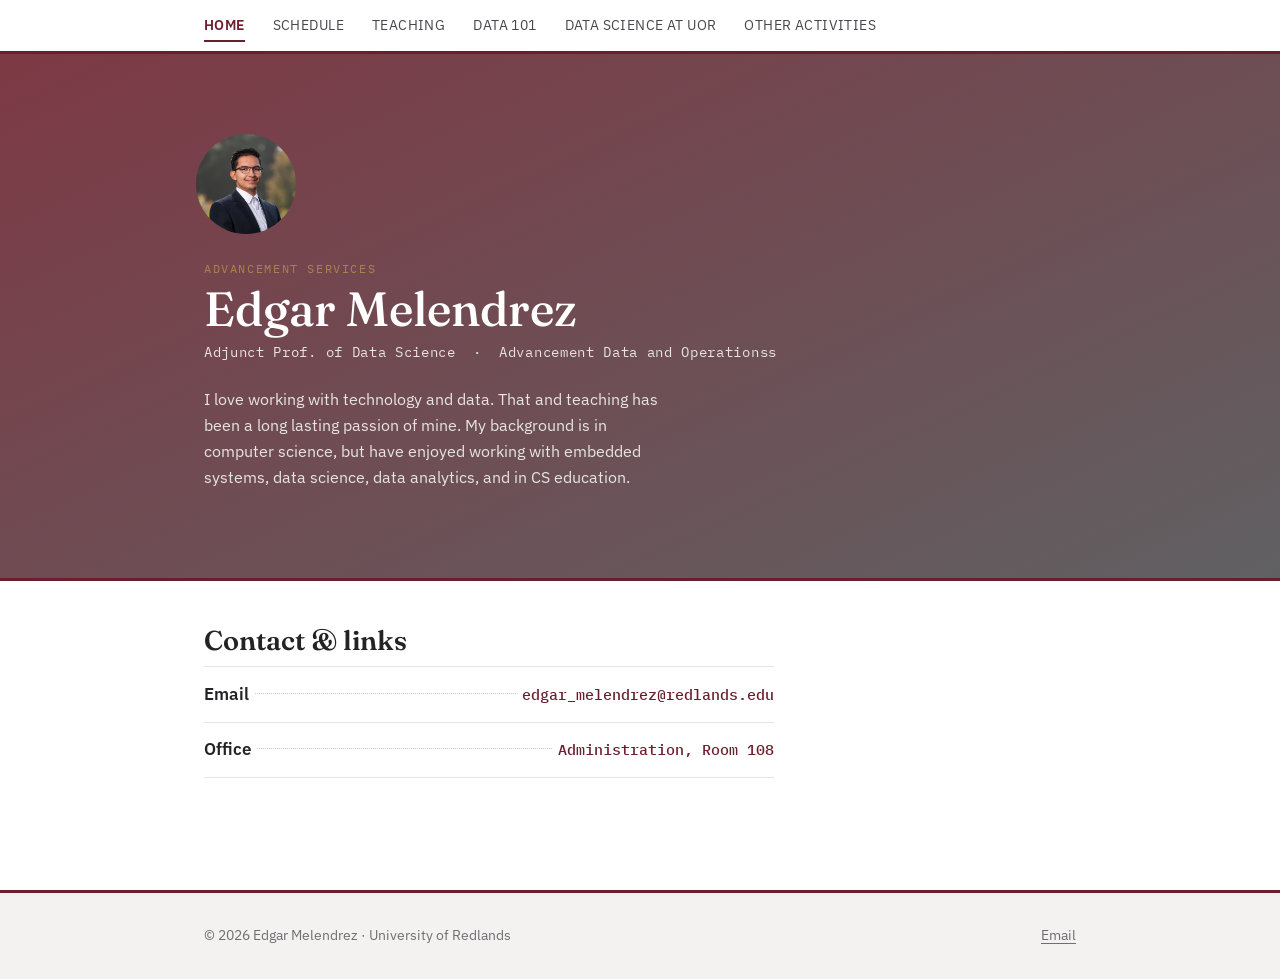
==== commit abca668a: "small change to index" ====
--- a/index.html
+++ b/index.html
@@ -41,7 +41,7 @@
       <div class="hero-crest" aria-hidden="true"><img id= "headshot-image" src="images/headshot.jpg" alt="Edgar Melendrez"></div>
       <span class="eyebrow">Advancement Services</span>
       <h1>Edgar Melendrez</h1>
-      <p class="role">Adjunct Prof. of Data Science &nbsp;·&nbsp; Advancement Data and Operations &nbsp;·&nbsp; University of Redlands</p>
+      <p class="role">Adjunct Prof. of Data Science &nbsp;·&nbsp; Advancement Data and Operationss</p>
       <p class="bio">I love working with technology and data. That and teaching has been a long lasting passion of mine. My background is in computer science,
         but have enjoyed working with embedded systems, data science,  data analytics, and in CS education. 
       </p>
--- a/styles.css
+++ b/styles.css
@@ -22,6 +22,49 @@
   background-position: center, center;
   background-repeat: no-repeat, no-repeat;
 }
+
+/* =========================================================
+   Work in Progress Badge
+   ========================================================= */
+.wip-badge {
+  display: inline-flex;
+  align-items: center;
+  gap: 0.6rem;
+  background: var(--white);
+  border: 1px solid var(--grey-300);
+  color: var(--grey-700);
+  padding: 0.35rem 0.85rem;
+  border-radius: 50px;
+  font-family: var(--font-mono);
+  font-size: 0.75rem;
+  text-transform: uppercase;
+  letter-spacing: 0.08em;
+  box-shadow: 0 2px 8px rgba(0,0,0,0.04);
+  width: fit-content;
+}
+
+/* The animated dot */
+.wip-pulse-dot {
+  width: 8px;
+  height: 8px;
+  background-color: var(--brass);
+  border-radius: 50%;
+  /* Runs the pulse animation infinitely */
+  animation: pulse-ring 2s infinite cubic-bezier(0.215, 0.61, 0.355, 1);
+}
+
+/* Keyframes for the radar-like pulse effect */
+@keyframes pulse-ring {
+  0% {
+    box-shadow: 0 0 0 0 rgba(169, 131, 78, 0.6); /* --brass in rgb */
+  }
+  70% {
+    box-shadow: 0 0 0 6px rgba(169, 131, 78, 0);
+  }
+  100% {
+    box-shadow: 0 0 0 0 rgba(169, 131, 78, 0);
+  }
+}
 /* =========================================================
    Design tokens
    ========================================================= */
@@ -427,7 +470,7 @@
 /* =========================================================
    Page sections / footer
    ========================================================= */
-main{ padding: 3rem 0 4rem; }
+main{ padding: 0rem 0rem 4rem; }
 main section + section{ margin-top: 2.5rem; }
 
 .page-header{ padding: 3.25rem 1rem 2.5rem; border-bottom: 1px solid var(--grey-150); }
@@ -557,19 +600,17 @@
 
 /* =========================================================
    Day quick-access legend (DATA 101 — Daily assignments)
-   Plain anchor links to each day's entry, no JS. Sticky column
-   on desktop; collapses to a horizontal scrolling strip on mobile.
+   Plain anchor links to each day's entry, no JS required for the
+   links themselves. Mobile-only: a horizontal scrolling strip with
+   prev/next buttons. Hidden entirely on desktop — the day list is
+   short enough there that a jump-nav isn't needed.
    ========================================================= */
 .daily-layout{
-  display: grid;
-  grid-template-columns: 168px 1fr;
-  gap: 2rem;
-  align-items: start;
+  display: block;
 }
 
 .day-nav{
-  position: sticky;
-  top: 1.5rem;
+  display: none;
 }
 
 .day-nav .day-nav-label{
@@ -587,7 +628,6 @@
   margin: 0;
   padding: 0;
   display: flex;
-  flex-direction: column;
   gap: 0.3rem;
 }
 
@@ -626,24 +666,52 @@
 /* Give anchor-jump targets a little breathing room from the viewport edge */
 .course{ scroll-margin-top: 1.25rem; }
 
+/* Prev/next arrow buttons, mobile-only (see media query below).
+   Progressive enhancement: if JS is off, the buttons just sit there
+   and the strip still works fine by swipe/touch scroll. */
+.day-nav-arrow{
+  display: none;
+  flex: 0 0 auto;
+  width: 30px;
+  height: 30px;
+  align-items: center;
+  justify-content: center;
+  border: 1px solid var(--grey-300);
+  border-radius: 50%;
+  background: var(--white);
+  color: var(--maroon);
+  font-family: var(--font-body);
+  font-size: 1rem;
+  line-height: 1;
+  cursor: pointer;
+  padding: 0;
+}
+.day-nav-arrow:hover{ background: var(--grey-100); border-color: var(--maroon); }
+.day-nav-arrow:disabled{ opacity: 0.35; cursor: default; }
+.day-nav-arrow:disabled:hover{ background: var(--white); border-color: var(--grey-300); }
+
 @media (max-width: 700px){
-  .daily-layout{
-    grid-template-columns: 1fr;
-    gap: 1rem;
-  }
   .day-nav{
-    position: static;
+    display: block;
+    margin-bottom: 1.75rem;
+  }
+  .day-nav-scroller{
+    display: flex;
+    align-items: center;
+    gap: 0.4rem;
+  }
+  .day-nav-arrow{
+    display: flex;
   }
   .day-nav ul{
-    flex-direction: row;
+    flex: 1 1 auto;
     flex-wrap: nowrap;
     overflow-x: auto;
     -webkit-overflow-scrolling: touch;
+    scroll-behavior: smooth;
     gap: 0.5rem;
-    padding-bottom: 0.6rem;
-    margin: 0 -1.5rem;
-    padding-left: 1.5rem;
-    padding-right: 1.5rem;
+    /* contained within the viewport width — no edge-to-edge bleed */
+    min-width: 0;
   }
   .day-nav a{
     flex: 0 0 auto;
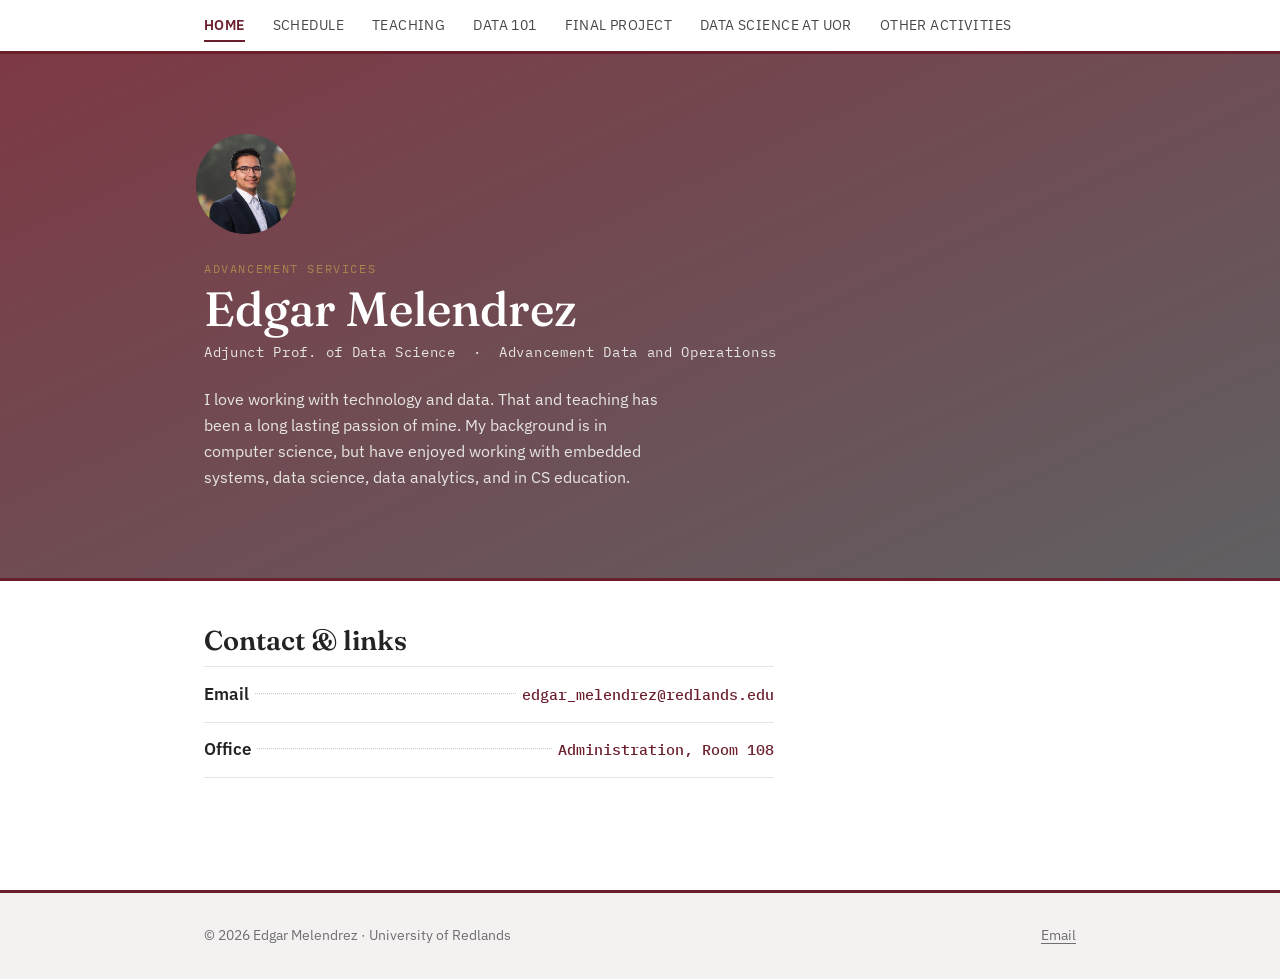
==== commit 6cb6f512: "Final Project" ====
--- a/index.html
+++ b/index.html
@@ -29,6 +29,7 @@
       <li><a href="schedule.html">Schedule</a></li>
       <li><a href="teaching.html">Teaching</a></li>
       <li><a href="data101.html">DATA 101</a></li>
+      <li><a href="final-project.html">Final Project</a></li>
       <li><a href="data-science-uor.html">Data Science at UoR</a></li>
       <li><a href="other-activities.html">Other Activities</a></li>
     </ul>
--- a/styles.css
+++ b/styles.css
@@ -1,3 +1,20 @@
+
+/* Keep the physical postcard animation from creating
+   horizontal page scrolling when the card travels off
+   the edge of the stack. */
+
+.postcard-wall-section {
+  overflow-x: clip;
+}
+
+/* Fallback for browsers that don't support overflow: clip */
+@supports not (overflow-x: clip) {
+  .postcard-wall-section {
+    overflow-x: hidden;
+  }
+}
+
+
 #headshot-image {
   border-radius: 50%;
   width: 100px; /* Adjust the size as needed */
@@ -718,4 +735,515 @@
     white-space: nowrap;
     background: var(--grey-100);
   }
-}+}
+
+
+/* =========================================================
+   POSTCARD STACK
+   ========================================================= */
+
+.postcard-wall-section {
+  padding: 4rem 1rem 5rem;
+}
+
+.postcard-wall {
+  position: relative;
+  width: min(100%, 900px);
+  min-height: 650px;
+  margin: 0 auto;
+
+  display: grid;
+  place-items: center;
+}
+
+/* Each postcard occupies the same physical stack position */
+.postcard-container {
+  grid-area: 1 / 1;
+  position: relative;
+  perspective: 1200px;
+  transform: translate(var(--stack-x), var(--stack-y));
+  transition: transform 650ms cubic-bezier(.22, .61, .36, 1);
+  transition:
+    transform 280ms ease;
+  will-change: transform;
+}
+
+/* Horizontal postcards */
+.postcard-container.horizontal {
+  width: min(72vw, 440px);
+  aspect-ratio: 6 / 4;
+}
+
+/* Vertical postcards */
+.postcard-container.vertical {
+  width: min(52vw, 300px);
+  aspect-ratio: 4 / 6;
+}
+
+/* Physical stack offsets */
+.postcard-container:nth-child(1) {
+  --stack-x: -22px;
+  --stack-y: -26px;
+  z-index: 1;
+}
+
+.postcard-container:nth-child(2) {
+  --stack-x: 20px;
+  --stack-y: -17px;
+  z-index: 2;
+}
+
+.postcard-container:nth-child(3) {
+  --stack-x: -12px;
+  --stack-y: 13px;
+  z-index: 3;
+}
+
+.postcard-container:nth-child(4) {
+  --stack-x: 27px;
+  --stack-y: 20px;
+  z-index: 4;
+}
+
+.postcard-container:nth-child(5) {
+  --stack-x: 0;
+  --stack-y: 4px;
+  z-index: 5;
+}
+
+/* Active postcard comes to the top */
+.postcard-container.is-active {
+  z-index: 100 !important;
+}
+
+
+/* ---------------------------------------------------------
+   INVISIBLE STABILIZING FRAME
+   --------------------------------------------------------- */
+
+/*
+   This frame no longer creates the white background.
+
+   It exists only to give the card a stable outer footprint
+   and prevent the stack from shifting during the flip.
+*/
+.postcard-static-frame {
+  position: absolute;
+  inset: -8px;
+  background: transparent;
+  border: none;
+  box-shadow: none;
+  pointer-events: none;
+}
+
+
+/* ---------------------------------------------------------
+   FLIPPING CARD
+   --------------------------------------------------------- */
+
+.postcard-toggle {
+  position: absolute;
+  opacity: 0;
+  pointer-events: none;
+}
+
+.postcard-inner {
+  position: relative;
+  display: block;
+  width: 100%;
+  height: 100%;
+  cursor: pointer;
+  transform-style: preserve-3d;
+  transition:
+    transform 700ms cubic-bezier(.22, .61, .36, 1);
+}
+
+/* Flip the actual postcard */
+.postcard-toggle:checked + .postcard-inner {
+  transform: rotateY(180deg);
+}
+
+
+/* ---------------------------------------------------------
+   BOTH VISIBLE CARD FACES
+   --------------------------------------------------------- */
+
+.postcard-front,
+.postcard-back {
+  position: absolute;
+  inset: 0;
+  overflow: hidden;
+  backface-visibility: hidden;
+  -webkit-backface-visibility: hidden;
+  /*
+     The border belongs to the faces themselves, so it
+     physically rotates with the postcard.
+  */
+  border: 8px solid #f7f3eb;
+  border-radius: 2px;
+  background: #f7f1e7;
+  box-shadow:
+    0 10px 22px rgba(39, 34, 27, 0.18),
+    0 2px 5px rgba(39, 34, 27, 0.12);
+  box-sizing: border-box;
+}
+
+/* Back starts rotated so it becomes visible after the flip */
+.postcard-back {
+  transform: rotateY(180deg);
+  padding: 1.1rem;
+}
+
+
+/* ---------------------------------------------------------
+   FRONT IMAGE
+   --------------------------------------------------------- */
+
+.postcard-front {
+  position: absolute;
+  inset: 0;
+  overflow: hidden;
+  width: 100%;
+  height: 100%;
+  box-sizing:border-box;
+}
+
+/*
+   Both images occupy exactly the same physical area.
+*/
+.postcard-img-original,
+.postcard-img-styled {
+  position: absolute;
+  inset: 0;
+  background-size: cover;
+  width: 100%;
+  height: 100%;
+  box-sizing:border-box;
+  background-position: center center;
+  background-repeat: no-repeat;
+  transition:
+    opacity 700ms ease,
+    filter 700ms ease;
+
+}
+
+/*
+   Original photograph is underneath.
+*/
+.postcard-img-original {
+  opacity: 1;
+  filter: none;
+  z-index: 1;
+}
+
+/*
+   Styled version sits on top.
+*/
+.postcard-img-styled {
+  opacity: 0.78;
+  z-index: 2;
+  /* mix-blend-mode: multiply; */
+  /*
+     Keep the styled image looking like the printed/
+     illustrated version until the user hovers.
+  */
+  filter:
+    saturate(0.82)
+    contrast(0.94);
+}
+
+
+/* ---------------------------------------------------------
+   HOVER: REVEAL ORIGINAL PHOTOGRAPH
+   --------------------------------------------------------- */
+
+/*
+   Hovering anywhere over the postcard fades the styled
+   layer away, revealing the original image underneath.
+*/
+.postcard-inner:hover .postcard-img-styled {
+  opacity: 0;
+}
+
+/*
+   Slightly restore the original image as it is revealed.
+*/
+.postcard-inner:hover .postcard-img-original {
+  filter: none;
+}
+
+
+/* ---------------------------------------------------------
+   FLIP HINT
+   --------------------------------------------------------- */
+
+.postcard-flip-hint {
+  position: absolute;
+  right: 0.75rem;
+  bottom: 0.65rem;
+  z-index: 5;
+  padding: 0.3rem 0.5rem;
+  font-family: "IBM Plex Mono", monospace;
+  font-size: 0.65rem;
+  letter-spacing: 0.04em;
+  color: rgba(255, 255, 255, 0.9);
+  background: rgba(30, 27, 22, 0.48);
+  border-radius: 2px;
+  transition: opacity 250ms ease;
+}
+
+.postcard-inner:hover .postcard-flip-hint {
+  opacity: 0;
+}
+
+
+/* ---------------------------------------------------------
+   AGED / DAMAGED EDGES
+   --------------------------------------------------------- */
+
+.postcard-front::after,
+.postcard-back::after {
+  content: "";
+  position: absolute;
+  inset: 0;
+  pointer-events: none;
+  z-index: 10;
+  box-shadow:
+    inset 0 0 0 1px rgba(93, 75, 53, 0.18),
+    inset 0 0 18px rgba(83, 64, 44, 0.12);
+  background:
+    linear-gradient(
+      90deg,
+      rgba(87, 64, 40, 0.08),
+      transparent 5%,
+      transparent 95%,
+      rgba(87, 64, 40, 0.08)
+    ),
+    linear-gradient(
+      0deg,
+      rgba(87, 64, 40, 0.07),
+      transparent 5%,
+      transparent 95%,
+      rgba(87, 64, 40, 0.07)
+    );
+}
+
+
+/* ---------------------------------------------------------
+   POSTCARD BACK
+   --------------------------------------------------------- */
+
+.postcard-back-header {
+  position: relative;
+  display: grid;
+  grid-template-columns: 1fr auto auto;
+  align-items: start;
+  gap: 0.75rem;
+}
+
+.postcard-heading {
+  margin: 0;
+  font-family: "Fraunces", serif;
+}
+
+.postcard-subtitle {
+  margin: 0.2rem 0 0;
+  font-family: "IBM Plex Sans", sans-serif;
+  font-size: 0.8rem;
+}
+
+.postcard-stamp {
+  position: relative;
+  width: 58px;
+  height: 68px;
+  display: flex;
+  flex-direction: column;
+  align-items: center;
+  justify-content: center;
+  border: 1px dotted rgba(50, 45, 38, 0.65);
+  font-family: "IBM Plex Mono", monospace;
+  font-size: 0.48rem;
+  line-height: 1.1;
+  text-align: center;
+  transform: rotate(1.5deg);
+}
+
+.postcard-stamp::before {
+  content: "★";
+  font-size: 1.35rem;
+  line-height: 1;
+  margin-bottom: 0.15rem;
+}
+
+.postcard-postmark {
+  position: relative;
+  width: 58px;
+  height: 58px;
+  display: grid;
+  place-items: center;
+  border: 1px solid rgba(105, 45, 40, 0.5);
+  border-radius: 50%;
+  font-family: "IBM Plex Mono", monospace;
+  font-size: 0.45rem;
+  text-align: center;
+  color: rgba(105, 45, 40, 0.72);
+  transform: rotate(-7deg);
+}
+
+.postcard-postmark::after {
+  content: "";
+  position: absolute;
+  left: -18px;
+  right: -18px;
+  top: 50%;
+  height: 1px;
+  background: rgba(105, 45, 40, 0.45);
+  box-shadow:
+    0 -4px 0 rgba(105, 45, 40, 0.3),
+    0 4px 0 rgba(105, 45, 40, 0.3);
+}
+
+
+/* ---------------------------------------------------------
+   BACK BODY
+   --------------------------------------------------------- */
+
+.postcard-back-body {
+  display: grid;
+  grid-template-columns: 1fr 1fr;
+  gap: 1.25rem;
+  height: calc(100% - 85px);
+  margin-top: 1rem;
+}
+
+.postcard-message {
+  margin: 0;
+  line-height: 1.35;
+}
+
+.postcard-address {
+  padding-left: 1.1rem;
+  border-left: 1px solid rgba(60, 53, 43, 0.3);
+  font-family: "IBM Plex Mono", monospace;
+  font-size: 0.65rem;
+  line-height: 1.6;
+}
+
+
+/* ---------------------------------------------------------
+   HANDWRITING / INK VARIATIONS
+   --------------------------------------------------------- */
+
+.postcard-message.ink-blue>p {
+  font-family: "Kalam", cursive;
+  color: #263c67;
+}
+
+.postcard-message.ink-black>p {
+  font-family: "Caveat", cursive;
+  color: #292722;
+}
+
+.postcard-message.ink-green>p {
+  font-family: "Kalam", cursive;
+  color: #385c48;
+}
+
+.postcard-message.ink-red>p {
+  font-family: "Permanent Marker", cursive;
+  color: #7a302d !important;
+}
+
+.postcard-message.ink-pencil>p {
+  font-family: "Caveat", cursive;
+  color: #55514b;
+  filter: contrast(0.85);
+}
+
+
+/* ---------------------------------------------------------
+   STACK SHADOW
+   --------------------------------------------------------- */
+
+.postcard-container::after {
+  content: "";
+  position: absolute;
+  left: 5%;
+  right: 5%;
+  bottom: -16px;
+  height: 25px;
+  background: rgba(35, 29, 22, 0.18);
+  filter: blur(12px);
+  border-radius: 50%;
+  z-index: -1;
+  pointer-events: none;
+}
+
+
+/* ---------------------------------------------------------
+   STACK CONTROLS
+   --------------------------------------------------------- */
+
+.postcard-stack-controls {
+  display: flex;
+  justify-content: center;
+  align-items: center;
+  gap: 1rem;
+  margin-top: 1.5rem;
+}
+
+.postcard-next {
+  padding: 0.55rem 0.9rem;
+  font-family: "IBM Plex Mono", monospace;
+  font-size: 0.72rem;
+  background: transparent;
+  border: 1px solid currentColor;
+  border-radius: 2px;
+  cursor: pointer;
+  transition:
+    background 180ms ease,
+    color 180ms ease;
+}
+
+.postcard-next:hover {
+  background: currentColor;
+  color: var(--maroon-dark);
+  background-color: var(--maroon-tint);
+}
+
+.postcard-counter {
+  font-family: "IBM Plex Mono", monospace;
+  font-size: 0.7rem;
+  opacity: 0.65;
+}
+
+
+/* ---------------------------------------------------------
+   MOBILE
+   --------------------------------------------------------- */
+
+@media (max-width: 600px) {
+  .postcard-wall {
+    min-height: 560px;
+  }
+
+  .postcard-container.horizontal {
+    width: min(82vw, 390px);
+  }
+
+  .postcard-container.vertical {
+    width: min(62vw, 270px);
+  }
+
+  .postcard-back {
+    padding: 0.8rem;
+  }
+
+  .postcard-back-body {
+    gap: 0.7rem;
+  }
+
+  .postcard-address {
+    padding-left: 0.7rem;
+  }
+}
